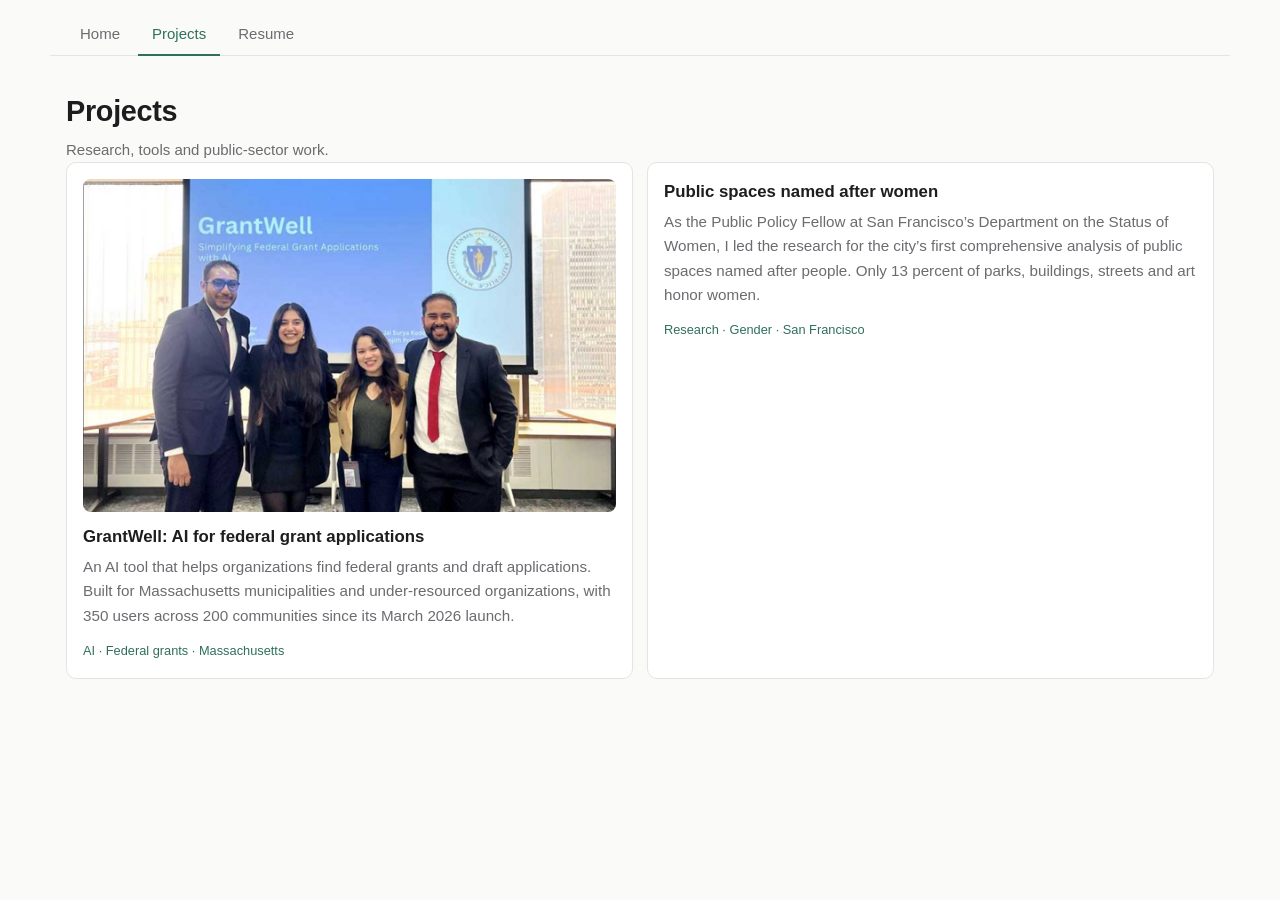
==== projects/index.html @ 6e322daf "Projects tab with GrantWell and KQED; featured projects on landing; empty skills placeholder" ====
<!doctype html>
<html lang="en">
<head>
  <meta charset="utf-8">
  <meta name="viewport" content="width=device-width, initial-scale=1">
  <title>Projects · Micaela Leonarte</title>
  <meta name="description" content="Projects by Micaela Leonarte.">
  <link rel="stylesheet" href="../css/style.css?v=7">
</head>
<body>
  <nav class="site-nav" aria-label="Site">
    <a href="../index.html">Home</a>
    <a href="./" aria-current="page">Projects</a>
    <a href="../resume.html">Resume</a>
  </nav>

  <div class="page-head">
    <h1>Projects</h1>
    <p class="meta">Research, tools and public-sector work.</p>
  </div>

  <div class="page-body">
    <div class="grid">
      <a class="card" href="https://www.khoury.northeastern.edu/applying-for-a-grant-in-massachusetts-this-new-ai-tool-makes-it-much-easier/">
        <img src="../assets/images/highlights/photo-2.jpg" alt="Four presenters in front of the GrantWell slide at a Massachusetts event" loading="lazy" width="1200" height="940">
        <h3>GrantWell: AI for federal grant applications</h3>
        <p>An AI tool that helps organizations find federal grants and draft applications. Built for Massachusetts municipalities and under-resourced organizations, with 350 users across 200 communities since its March 2026 launch.</p>
        <span class="tags">AI · Federal grants · Massachusetts</span>
      </a>
      <a class="card" href="https://www.kqed.org/news/11794018/san-francisco-report-reveals-large-discrepancy-of-public-spaces-named-after-women">
        <h3>Public spaces named after women</h3>
        <p>As the Public Policy Fellow at San Francisco’s Department on the Status of Women, I led the research for the city’s first comprehensive analysis of public spaces named after people. Only 13 percent of parks, buildings, streets and art honor women.</p>
        <span class="tags">Research · Gender · San Francisco</span>
      </a>
    </div>
  </div>
</body>
</html>
---- css/style.css ----
:root {
  --bg: #fafaf8;
  --fg: #1d1d1f;
  --muted: #6b6b70;
  --accent: #2f6f5e;
  --card: #ffffff;
  --border: #e4e4e0;
  --radius: 10px;
  --max: 1180px;
}

@media (prefers-color-scheme: dark) {
  :root:not([data-theme="light"]) {
    --bg: #141416;
    --fg: #ececee;
    --muted: #9a9aa2;
    --accent: #6fc2a9;
    --card: #1c1c20;
    --border: #2a2a30;
  }
}

:root[data-theme="dark"] {
  --bg: #141416;
  --fg: #ececee;
  --muted: #9a9aa2;
  --accent: #6fc2a9;
  --card: #1c1c20;
  --border: #2a2a30;
}

* { box-sizing: border-box; }

body {
  margin: 0;
  background: var(--bg);
  color: var(--fg);
  font-family: Inter, -apple-system, BlinkMacSystemFont, "Segoe UI", Roboto, sans-serif;
  font-size: 15px;
  line-height: 1.6;
}

main, header.hero, footer {
  max-width: var(--max);
  margin: 0 auto;
  padding: 0 16px;
}

.hero {
  display: flex;
  gap: 28px;
  align-items: center;
  padding-top: 40px;
  padding-bottom: 24px;
  flex-wrap: wrap;
}

.avatar {
  width: 180px;
  height: 180px;
  border-radius: 50%;
  object-fit: cover;
  background: var(--border);
}

h1 { font-size: 2.2rem; font-weight: 600; letter-spacing: -0.01em; margin: 0 0 6px; }
h2 {
  font-size: 0.95rem;
  text-transform: uppercase;
  letter-spacing: 0.08em;
  color: var(--accent);
  margin: 40px 0 14px;
  border-bottom: 1px solid var(--border);
  padding-bottom: 6px;
}
h3 { font-size: 1.05rem; margin: 0 0 4px; }

.tagline, .meta { color: var(--muted); margin: 0; }

.links { display: flex; flex-wrap: wrap; gap: 14px; margin-top: 10px; }
.links a, a { color: var(--accent); }
.icon-link { display: inline-flex; align-items: center; gap: 6px; }
.icon-link svg { width: 18px; height: 18px; fill: currentColor; flex: none; }

.achievements { padding-left: 20px; margin: 0 0 16px; }
.achievements li { margin-bottom: 6px; }

.entry { margin-bottom: 18px; }
.entry header { display: flex; justify-content: space-between; flex-wrap: wrap; gap: 4px 16px; }
.entry p { margin: 4px 0 0; }

.grid {
  display: grid;
  gap: 14px;
  grid-template-columns: repeat(auto-fit, minmax(220px, 1fr));
}

.card, .post-link {
  display: block;
  background: var(--card);
  border: 1px solid var(--border);
  border-radius: var(--radius);
  padding: 16px;
  text-decoration: none;
  color: var(--fg);
  transition: border-color 0.15s, transform 0.15s;
}
.card:hover, .post-link:hover { border-color: var(--accent); transform: translateY(-2px); }
.card p { margin: 0 0 10px; color: var(--muted); font-size: 0.95rem; }
.card img { display: block; width: 100%; height: auto; aspect-ratio: 16 / 10; object-fit: cover; border-radius: 8px; margin-bottom: 12px; background: var(--border); }

.tags { font-size: 0.8rem; color: var(--accent); }

/* Tabs */
.tabs {
  display: flex;
  gap: 4px;
  border-bottom: 1px solid var(--border);
  margin-bottom: 18px;
}
.tab {
  background: none;
  border: none;
  border-bottom: 2px solid transparent;
  padding: 10px 14px;
  margin-bottom: -1px;
  font: inherit;
  font-size: 1rem;
  color: var(--muted);
  cursor: pointer;
}
.tab[aria-selected="true"] { color: var(--accent); border-bottom-color: var(--accent); }
.tab:focus-visible { outline: 2px solid var(--accent); outline-offset: 2px; }
.tab-panel[hidden] { display: none; }

.tag-list { list-style: none; padding: 0; margin: 0; display: flex; flex-wrap: wrap; gap: 8px; }
.tag-list li {
  border: 1px solid var(--border);
  background: var(--card);
  border-radius: 999px;
  padding: 4px 12px;
  font-size: 0.9rem;
}

/* Timeline: alternating image and caption, revealed as you scroll */
.timeline .step {
  display: grid;
  grid-template-columns: 1fr 1fr;
  gap: 28px;
  align-items: center;
  margin: 44px 0;
}
.timeline .step figure { margin: 0; }
.timeline .step figcaption { font-size: 0.75rem; color: var(--muted); opacity: 0.75; margin-top: 6px; text-align: center; }
.timeline .step img {
  display: block;
  width: 100%;
  height: auto;
  object-fit: contain;
  background: var(--border);
}
.timeline .step-image-right figure { order: 2; }
.timeline .step-text-only { grid-template-columns: 1fr; }
.step-date { color: var(--accent); font-size: 0.72rem; font-weight: 600; text-transform: uppercase; margin: 0 0 8px; letter-spacing: 0.12em; }
.step-text h3 { font-size: 1.1rem; font-weight: 500; line-height: 1.3; margin-bottom: 10px; }
.step-text p { margin: 0 0 6px; }
.bridge {
  text-align: center;
  color: var(--muted);
  font-style: italic;
  margin: 8px auto 0;
  max-width: 520px;
}
html.js .timeline .step { opacity: 0; transform: translateY(24px); transition: opacity 0.6s ease, transform 0.6s ease; }
html.js .timeline .step.is-visible { opacity: 1; transform: none; }
@media (max-width: 640px) {
  .timeline .step { grid-template-columns: 1fr; gap: 14px; }
  .timeline .step-image-right figure { order: 0; }
}

/* Site tabs (Home, Posts, Resume) */
.site-nav {
  display: flex;
  gap: 4px;
  max-width: var(--max);
  margin: 0 auto;
  padding: 14px 16px 0;
  border-bottom: 1px solid var(--border);
}
.site-nav a {
  padding: 8px 14px;
  color: var(--muted);
  text-decoration: none;
  font-weight: 500;
  border-bottom: 2px solid transparent;
  margin-bottom: -1px;
}
.site-nav a:hover { color: var(--fg); }
.site-nav a[aria-current="page"] { color: var(--accent); border-bottom-color: var(--accent); }
.site-nav a:focus-visible { outline: 2px solid var(--accent); outline-offset: 2px; }

.page-head { max-width: var(--max); margin: 0 auto; padding: 32px 16px 0; }
.page-head h1 { font-size: 1.8rem; margin-bottom: 4px; }
.resume-frame {
  display: block;
  width: 100%;
  height: 85vh;
  border: 1px solid var(--border);
  border-radius: var(--radius);
  background: var(--card);
  margin-top: 16px;
}
.page-body { max-width: var(--max); margin: 0 auto; padding: 0 16px 48px; }

/* Highlights */
.highlight {
  background: var(--card);
  border: 1px solid var(--border);
  border-radius: var(--radius);
  overflow: hidden;
  margin-bottom: 18px;
}
.highlight img {
  display: block;
  width: 100%;
  height: auto;
  aspect-ratio: 16 / 9;
  object-fit: cover;
  background: var(--border);
}
.highlight-body { padding: 14px 16px 16px; }
.highlight-body p { margin: 0 0 6px; }
.highlight-body p.meta { font-size: 0.9rem; }

.post-link { margin-bottom: 12px; }
.post-link p { margin: 0; }

footer {
  color: var(--muted);
  font-size: 0.85rem;
  padding-top: 40px;
  padding-bottom: 48px;
}

/* Post pages */
.post img, .post video {
  max-width: 100%;
  height: auto;
  border-radius: var(--radius);
  border: 1px solid var(--border);
  display: block;
  margin: 16px 0;
}
.post figcaption { color: var(--muted); font-size: 0.9rem; }
.back { display: inline-block; margin-top: 24px; }

@media (max-width: 480px) {
  h1 { font-size: 1.8rem; }
  .hero { padding-top: 32px; }
}
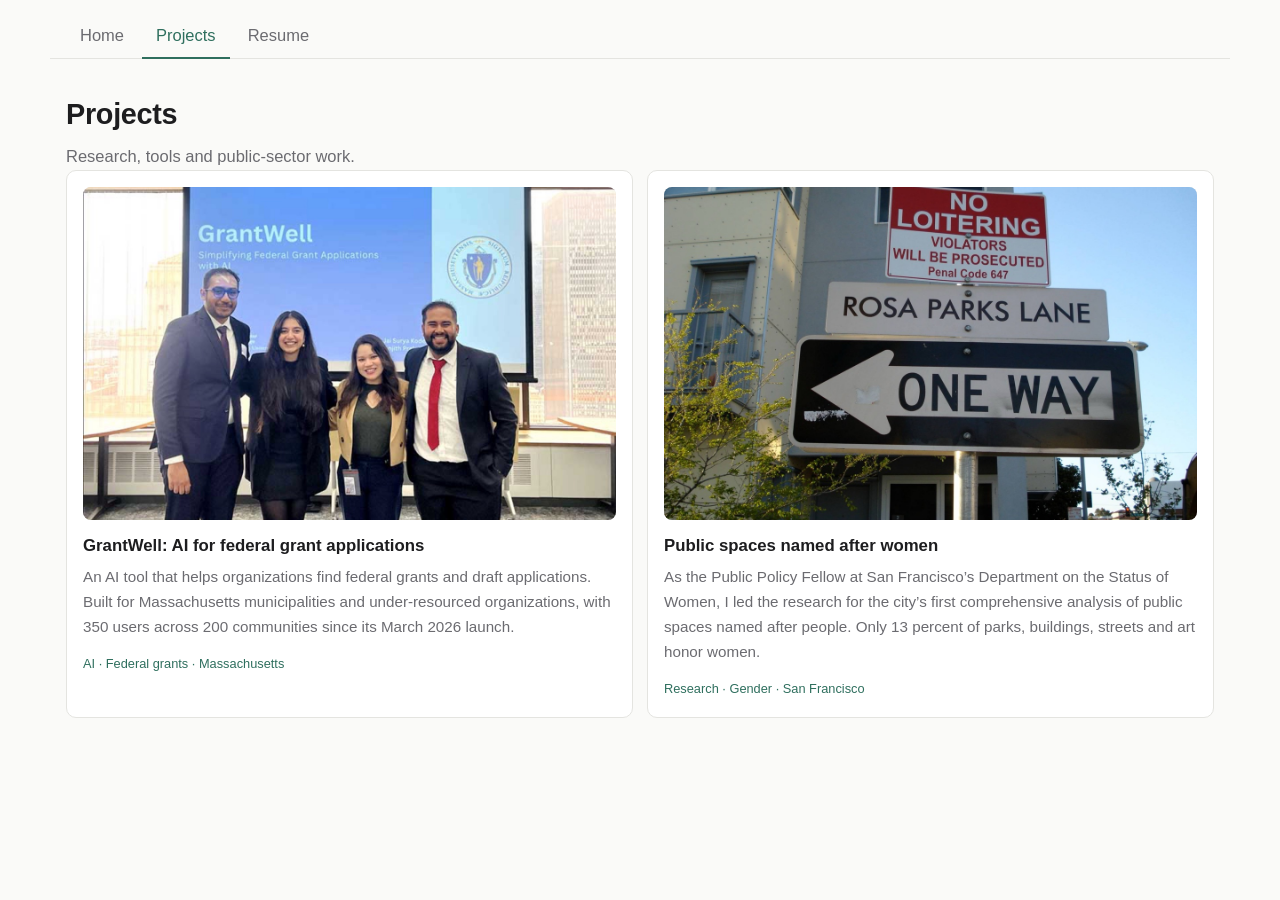
==== commit df27bf4b: "Add street sign photo to the KQED project card" ====
--- a/projects/index.html
+++ b/projects/index.html
@@ -28,6 +28,7 @@
         <span class="tags">AI · Federal grants · Massachusetts</span>
       </a>
       <a class="card" href="https://www.kqed.org/news/11794018/san-francisco-report-reveals-large-discrepancy-of-public-spaces-named-after-women">
+        <img src="../assets/images/highlights/photo-14.jpg" alt="Street sign reading Rosa Parks Lane above a One Way sign" loading="lazy" width="1200" height="900">
         <h3>Public spaces named after women</h3>
         <p>As the Public Policy Fellow at San Francisco’s Department on the Status of Women, I led the research for the city’s first comprehensive analysis of public spaces named after people. Only 13 percent of parks, buildings, streets and art honor women.</p>
         <span class="tags">Research · Gender · San Francisco</span>
--- a/css/style.css
+++ b/css/style.css
@@ -36,8 +36,8 @@
   background: var(--bg);
   color: var(--fg);
   font-family: Inter, -apple-system, BlinkMacSystemFont, "Segoe UI", Roboto, sans-serif;
-  font-size: 15px;
-  line-height: 1.6;
+  font-size: 16.5px;
+  line-height: 1.65;
 }
 
 main, header.hero, footer {
@@ -49,23 +49,39 @@
 .hero {
   display: flex;
   gap: 28px;
-  align-items: center;
-  padding-top: 40px;
+  align-items: flex-start;
+  padding-top: 16px;
   padding-bottom: 24px;
   flex-wrap: wrap;
 }
 
+/* Banner behind the profile photo, like a LinkedIn cover */
+.cover {
+  max-width: var(--max);
+  height: 220px;
+  margin: 0 auto;
+  border-radius: 0 0 var(--radius) var(--radius);
+  background: url('../assets/images/cover.jpg') center / cover no-repeat, #2f6f5e;
+  background-size: cover;
+  background-position: center;
+}
+
 .avatar {
-  width: 180px;
-  height: 180px;
+  position: relative;
+  margin-top: -100px;
+  flex: none;
+  border: 5px solid var(--bg);
+  box-sizing: content-box;
+  width: 200px;
+  height: 200px;
   border-radius: 50%;
   object-fit: cover;
   background: var(--border);
 }
 
-h1 { font-size: 2.2rem; font-weight: 600; letter-spacing: -0.01em; margin: 0 0 6px; }
+h1 { font-size: 2.5rem; font-weight: 600; letter-spacing: -0.01em; margin: 0 0 6px; }
 h2 {
-  font-size: 0.95rem;
+  font-size: 1.05rem;
   text-transform: uppercase;
   letter-spacing: 0.08em;
   color: var(--accent);
@@ -148,7 +164,7 @@
   grid-template-columns: 1fr 1fr;
   gap: 28px;
   align-items: center;
-  margin: 44px 0;
+  margin: 56px 0;
 }
 .timeline .step figure { margin: 0; }
 .timeline .step figcaption { font-size: 0.75rem; color: var(--muted); opacity: 0.75; margin-top: 6px; text-align: center; }
@@ -162,7 +178,7 @@
 .timeline .step-image-right figure { order: 2; }
 .timeline .step-text-only { grid-template-columns: 1fr; }
 .step-date { color: var(--accent); font-size: 0.72rem; font-weight: 600; text-transform: uppercase; margin: 0 0 8px; letter-spacing: 0.12em; }
-.step-text h3 { font-size: 1.1rem; font-weight: 500; line-height: 1.3; margin-bottom: 10px; }
+.step-text h3 { font-size: 1.2rem; font-weight: 500; line-height: 1.3; margin-bottom: 10px; }
 .step-text p { margin: 0 0 6px; }
 .bridge {
   text-align: center;
